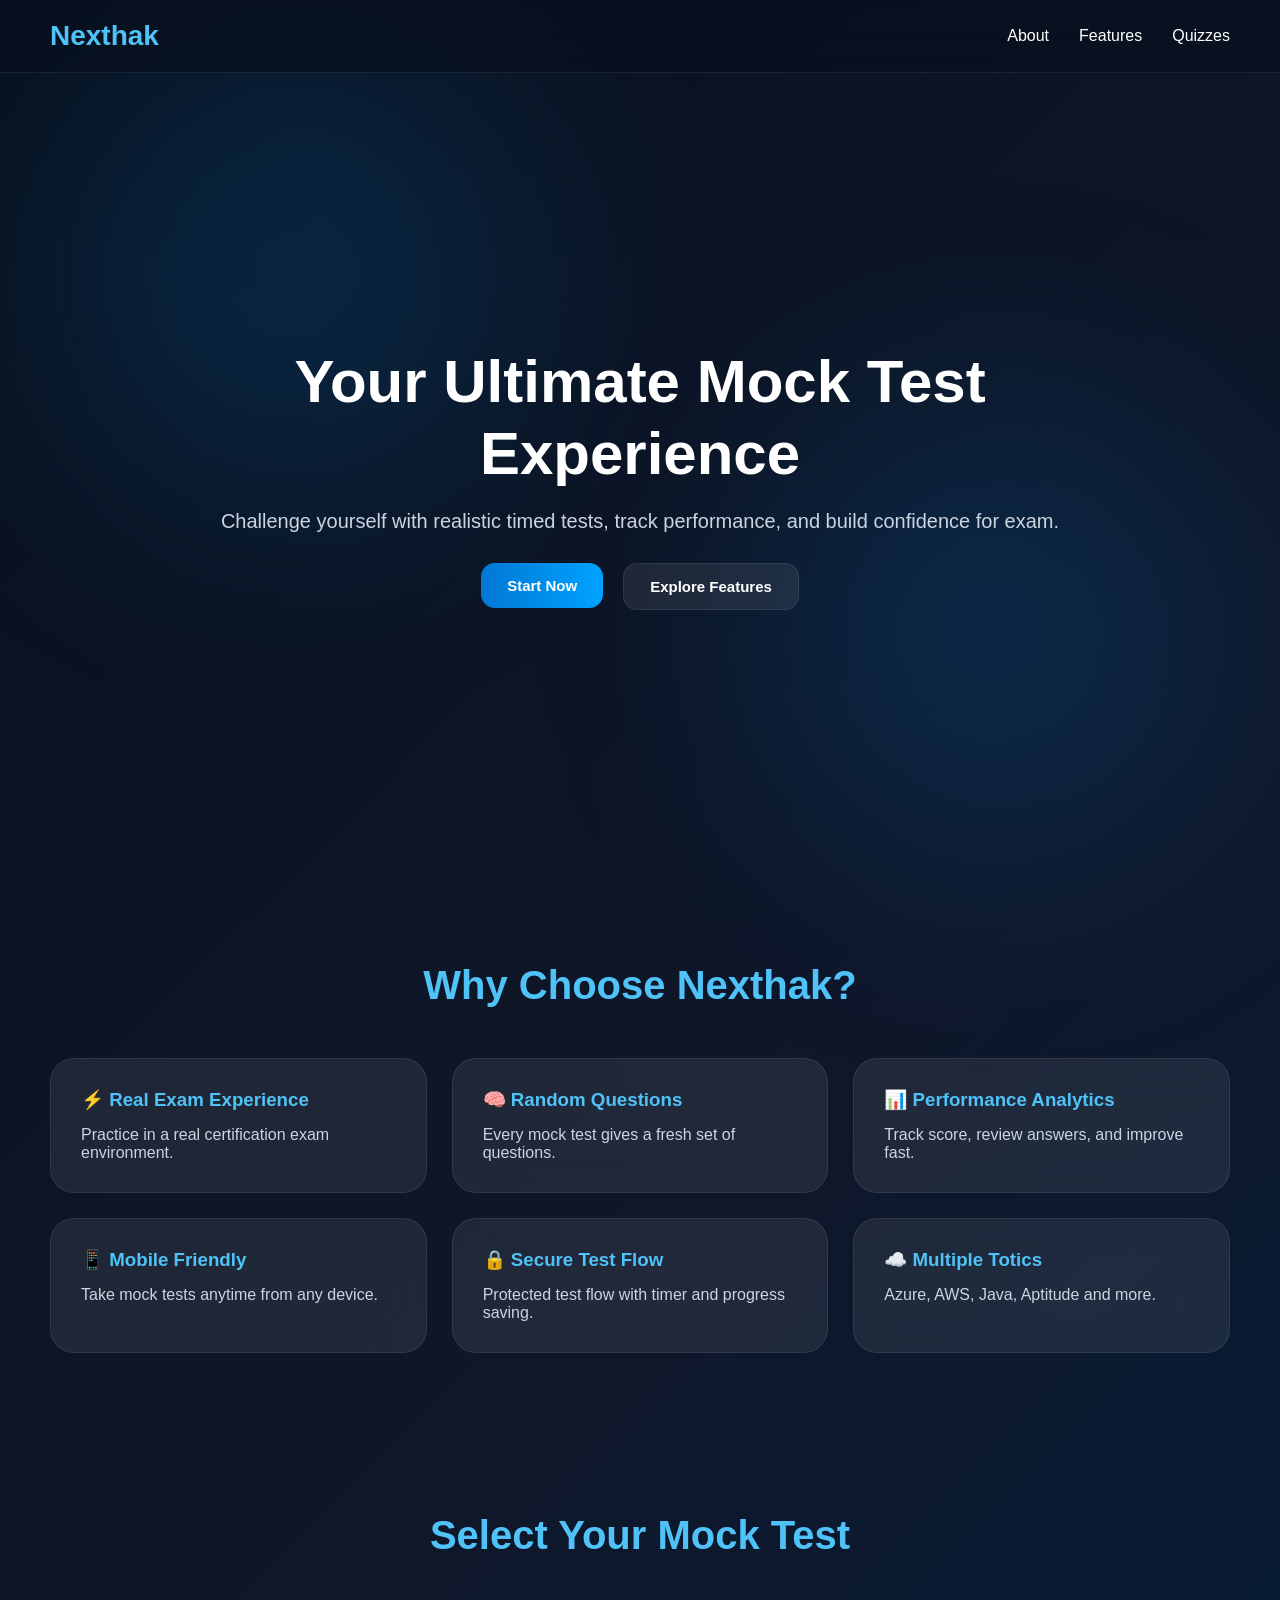
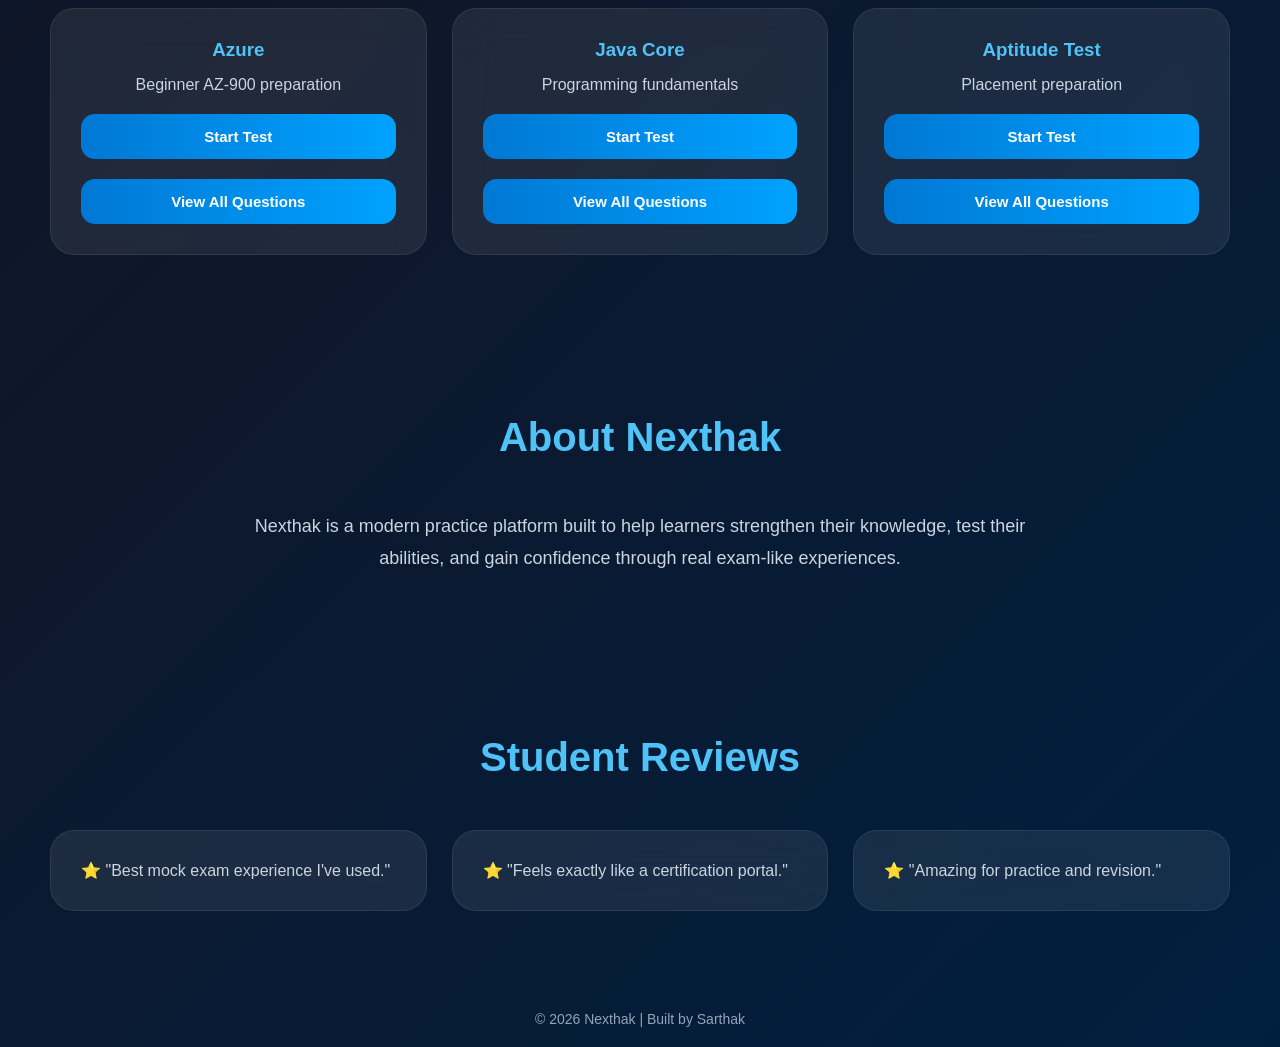
==== allquestions.html @ b132c284 "Added all questions page and updated quiz system" ====
<!DOCTYPE html>
<html lang="en">
<head>
    <meta charset="UTF-8">
    <meta name="viewport" content="width=device-width, initial-scale=1.0">
    <title>All Questions</title>
    <link rel="stylesheet" href="style.css">
</head>
<body>

<div class="background-animation"></div>

<nav class="navbar">
    <div class="logo">Nexthak</div>
</nav>

<div id="totalCount"></div>

<div id="allQuestions"></div>

<footer>
    <p>© 2026 Nexthak | Built by Sarthak</p>
</footer>

<script>

async function displayAllQuestions() {

    const container =
        document.getElementById("allQuestions");

    const selectedFile =
        localStorage.getItem("questionFile");

    if (!selectedFile) {
        window.location.href = "index.html";
        return;
    }

    try {

        const response =
            await fetch(selectedFile);

        const questions =
            await response.json();

        let title = "Questions";

        if (selectedFile.includes("azure")) {
            title = "Azure Questions";
        }
        else if (selectedFile.includes("java")) {
            title = "Java Questions";
        }
        else if (selectedFile.includes("aptitude")) {
            title = "Aptitude Questions";
        }

        document.getElementById("totalCount")
            .innerText =
            `${title} (${questions.length})`;

        questions.forEach((q, i) => {

            container.innerHTML += `

                <div class="question-box">

                    <h3>
                        Q${i + 1}: ${q.question}
                    </h3>

                    <p>
                        A. ${q.options[0] || ""}
                    </p>

                    <p>
                        B. ${q.options[1] || ""}
                    </p>

                    <p>
                        C. ${q.options[2] || ""}
                    </p>

                    <p>
                        D. ${q.options[3] || ""}
                    </p>

                    <p class="correct-answer">
                        <b>Correct Answer:</b>
                        ${q.options[q.answer]}
                    </p>

                    <div class="explanation">

                        <b>Explanation:</b>

                        ${
                            q.explanation &&
                            q.explanation.trim() !== ""
                            ? q.explanation
                            : "No explanation available"
                        }

                    </div>

                </div>

            `;
        });

    }
    catch (error) {
        console.log(error);
    }
}

displayAllQuestions();

</script>

</body>
</html>
---- style.css ----
* {
    margin: 0;
    padding: 0;
    box-sizing: border-box;
    font-family: 'Segoe UI', sans-serif;
    scroll-behavior: smooth;
}

body {
    min-height: 100vh;
    background: linear-gradient(135deg, #08111f, #0f172a, #001f3f);
    color: white;
    overflow-x: hidden;
    display: flex;
    flex-direction: column;
}

.background-animation {
    position: fixed;
    width: 100%;
    height: 100%;
    z-index: -1;
}

.background-animation::before,
.background-animation::after {
    content: '';
    position: absolute;
    width: 450px;
    height: 450px;
    border-radius: 50%;
    background: rgba(0, 153, 255, 0.15);
    filter: blur(120px);
    animation: float 12s infinite alternate ease-in-out;
}

.background-animation::before {
    top: 5%;
    left: 5%;
}

.background-animation::after {
    bottom: 5%;
    right: 5%;
}

@keyframes float {
    from {
        transform: translateY(0px) translateX(0px);
    }
    to {
        transform: translateY(70px) translateX(50px);
    }
}

/* NAVBAR */

.navbar {
    position: sticky;
    top: 0;
    z-index: 1000;
    padding: 20px 50px;
    display: flex;
    justify-content: space-between;
    align-items: center;
    background: rgba(8, 17, 31, 0.7);
    backdrop-filter: blur(18px);
    border-bottom: 1px solid rgba(255,255,255,0.08);
}

.logo {
    font-size: 28px;
    font-weight: bold;
    color: #4fc3f7;
}

.nav-links {
    display: flex;
    gap: 30px;
}

.nav-links a {
    color: white;
    text-decoration: none;
    transition: 0.3s;
}

.nav-links a:hover {
    color: #4fc3f7;
}

/* HERO */

.hero {
    min-height: 90vh;
    display: flex;
    justify-content: center;
    align-items: center;
    padding: 40px;
    text-align: center;
}

.hero-content {
    max-width: 900px;
    animation: fadeIn 1s ease;
}

.hero h1 {
    font-size: 60px;
    line-height: 1.2;
    margin-bottom: 20px;
}

.hero p {
    font-size: 20px;
    color: #cbd5e1;
    margin-bottom: 30px;
}

.hero-buttons {
    display: flex;
    justify-content: center;
    gap: 20px;
    flex-wrap: wrap;
}

/* BUTTONS */

button {
    padding: 14px 26px;
    border: none;
    border-radius: 14px;
    background: linear-gradient(90deg, #0078d4, #00a2ff);
    color: white;
    cursor: pointer;
    transition: 0.3s;
    font-weight: 600;
    font-size: 15px;
}

button:hover {
    transform: translateY(-4px);
    box-shadow: 0 12px 25px rgba(0, 162, 255, 0.35);
}

.secondary-btn {
    background: rgba(255,255,255,0.08);
    border: 1px solid rgba(255,255,255,0.08);
}

/* SECTIONS */

section {
    padding: 80px 50px;
}

section h2 {
    text-align: center;
    font-size: 40px;
    margin-bottom: 50px;
    color: #4fc3f7;
}

/* FEATURES */

.feature-grid,
.quiz-grid,
.testimonial-grid {
    display: grid;
    grid-template-columns: repeat(auto-fit, minmax(280px, 1fr));
    gap: 25px;
}

.feature-card,
.quiz-card,
.testimonial-card {
    background: rgba(255,255,255,0.08);
    backdrop-filter: blur(18px);
    border-radius: 24px;
    padding: 30px;
    border: 1px solid rgba(255,255,255,0.08);
    transition: 0.3s;
}

.feature-card:hover,
.quiz-card:hover,
.testimonial-card:hover {
    transform: translateY(-8px);
}

.feature-card h3,
.quiz-card h3 {
    margin-bottom: 15px;
    color: #4fc3f7;
}

.feature-card p,
.quiz-card p,
.testimonial-card {
    color: #cbd5e1;
}

.quiz-card {
    text-align: center;
}

.quiz-card button {
    margin-top: 20px;
    width: 100%;
}

/* ABOUT */

.about {
    text-align: center;
    max-width: 900px;
    margin: auto;
}

.about p {
    font-size: 18px;
    color: #cbd5e1;
    line-height: 1.8;
}

/* LOGIN */

.login-container {
    flex: 1;
    display: flex;
    justify-content: center;
    align-items: center;
    padding: 20px;
}

.login-card {
    width: 420px;
    padding: 40px;
    border-radius: 24px;
    background: rgba(255,255,255,0.08);
    backdrop-filter: blur(18px);
    border: 1px solid rgba(255,255,255,0.12);
    box-shadow: 0 20px 60px rgba(0,153,255,0.15);
    text-align: center;
}

.login-card h1 {
    font-size: 42px;
    color: #4fc3f7;
    margin-bottom: 10px;
}

.login-card p {
    color: #cbd5e1;
    margin-bottom: 25px;
}

.login-card input {
    width: 100%;
    padding: 16px;
    border-radius: 14px;
    border: none;
    outline: none;
    background: rgba(255,255,255,0.08);
    color: white;
    margin-bottom: 20px;
    font-size: 16px;
}

/* TEST */

.test-container {
    flex: 1;
    padding: 30px;
}

.top-bar {
    display: flex;
    justify-content: space-between;
    align-items: center;
    margin-bottom: 20px;
}

.top-bar h2 {
    color: #4fc3f7;
}

.timer {
    padding: 14px 22px;
    border-radius: 14px;
    background: rgba(255,255,255,0.08);
    font-weight: bold;
}

.progress-container {
    height: 10px;
    background: rgba(255,255,255,0.08);
    border-radius: 20px;
    overflow: hidden;
    margin-bottom: 20px;
}

.progress-bar {
    height: 100%;
    width: 0%;
    background: linear-gradient(90deg, #0078d4, #00c6ff);
}

.main-layout {
    display: flex;
    gap: 20px;
}

.question-card,
.palette-card,
.result-card,
.review-card {
    background: rgba(255,255,255,0.08);
    backdrop-filter: blur(18px);
    border-radius: 24px;
    border: 1px solid rgba(255,255,255,0.08);
}

.question-card {
    flex: 3;
    padding: 30px;
}

.question-card h3 {
    font-size: 15px;
    line-height: 1.3;
    white-space: pre-line;
}

.palette-card {
    flex: 1;
    padding: 25px;
}

.palette-card h3 {
    margin-bottom: 10px;
    color: #4fc3f7;
}

.options {
    display: flex;
    flex-direction: column;
    gap: 10px;
    margin-top: 15px;
}

.option-btn {
    padding: 16px;
    border-radius: 14px;
    background: rgba(255,255,255,0.06);
    color: white;
    text-align: left;
    cursor: pointer;
    border: 1px solid transparent;
    transition: 0.3s;
}

.option-btn:hover {
    transform: translateX(6px);
}

.option-btn.selected {
    background: linear-gradient(90deg, #0078d4, #00a2ff);
}

.navigation-buttons {
    display: flex;
    gap: 12px;
    margin-top: 30px;
    flex-wrap: wrap;
}

.stats-box,
.legend-box {
    background: rgba(255,255,255,0.06);
    padding: 18px;
    border-radius: 16px;
    margin-bottom: 20px;
}

.stats-box p,
.legend-box p {
    margin: 10px 0;
    color: #e2e8f0;
}

.stats-box span {
    color: #4fc3f7;
    font-weight: bold;
}

.legend {
    width: 14px;
    height: 14px;
    display: inline-block;
    border-radius: 4px;
    margin-right: 8px;
}

.answered-box {
    background: #0078d4;
}

.marked-box {
    background: #f59e0b;
}

.current-box {
    border: 2px solid white;
}

#questionPalette {
    display: grid;
    grid-template-columns: repeat(4, 1fr);
    gap: 10px;
}

.palette-btn {
    padding: 12px;
    border-radius: 10px;
    background: rgba(255,255,255,0.08);
    color: white;
    cursor: pointer;
    border: none;
}

.palette-btn.answered {
    background: #0078d4;
}

.palette-btn.marked {
    background: #f59e0b;
}

.palette-btn.current {
    border: 2px solid white;
}

/* RESULT */

.result-container {
    flex: 1;
    padding: 30px;
}

.result-card {
    max-width: 700px;
    margin: auto;
    text-align: center;
    padding: 35px;
    margin-bottom: 30px;
}

.review-section {
    max-width: 1000px;
    margin: auto;
    display: flex;
    flex-direction: column;
    gap: 20px;
}

.review-card {
    padding: 25px;
}

.review-card h3 {
    margin-bottom: 15px;
    color: #4fc3f7;
    white-space: pre-line;
}

.review-card p {
    margin: 8px 0;
    color: #e2e8f0;
}

.correct {
    color: #22c55e;
    font-weight: bold;
}

.wrong {
    color: #ef4444;
    font-weight: bold;
}

/* FOOTER */

footer {
    text-align: center;
    padding: 20px;
    color: #94a3b8;
    font-size: 14px;
}

/* ANIMATION */

@keyframes fadeIn {
    from {
        opacity: 0;
        transform: translateY(25px);
    }
    to {
        opacity: 1;
        transform: translateY(0);
    }
}

/* MOBILE */

@media(max-width: 900px) {
    .navbar {
        padding: 20px;
        flex-direction: column;
        gap: 15px;
    }

    .hero h1 {
        font-size: 36px;
    }

    section {
        padding: 60px 20px;
    }

    .main-layout {
        flex-direction: column;
    }

    #questionPalette {
        grid-template-columns: repeat(5, 1fr);
    }

    .navigation-buttons {
        flex-direction: column;
    }

    button {
        width: 100%;
    }

    .login-card {
        width: 100%;
    }

    .test-container,
    .result-container {
        padding: 15px;
    }
}

/* =========================
   ALL QUESTIONS PAGE
========================= */

#totalCount {
    max-width: 1400px;
    margin: 25px auto 10px;
    padding: 0 20px;
    font-size: 30px;
    font-weight: 700;
    color: #4fc3f7;
    text-align: left;
}

#allQuestions {
    max-width: 1400px;
    margin: 0 auto 50px;
    padding: 0 20px;
    display: flex;
    flex-direction: column;
    gap: 22px;
}

.question-box {
    width: 100%;
    background: rgba(255, 255, 255, 0.06);
    backdrop-filter: blur(18px);
    border: 1px solid rgba(255, 255, 255, 0.08);
    border-radius: 22px;
    padding: 28px;
    box-shadow: 0 10px 30px rgba(0, 153, 255, 0.08);
    transition: all 0.3s ease;
    animation: fadeIn 0.5s ease;
    overflow-wrap: break-word;
    word-break: break-word;
}

.question-box:hover {
    transform: translateY(-5px);
    border-color: rgba(79, 195, 247, 0.35);
    box-shadow: 0 14px 35px rgba(0, 153, 255, 0.15);
}

.question-box h3 {
    font-size: 24px;
    line-height: 1.6;
    color: white;
    margin-bottom: 18px;
    white-space: pre-line;
}

.question-box p {
    font-size: 18px;
    line-height: 1.7;
    color: #e2e8f0;
    margin: 8px 0;
}

.correct-answer {
    margin-top: 16px;
    padding: 12px;
    border-radius: 12px;
    background: rgba(34, 197, 94, 0.12);
    color: #22c55e !important;
    font-size: 18px;
    font-weight: 600;
}

.explanation {
    margin-top: 16px;
    padding: 16px;
    border-radius: 14px;
    background: rgba(255, 255, 255, 0.05);
    border-left: 4px solid #4fc3f7;
    color: #cbd5e1;
    font-size: 16px;
    line-height: 1.7;
}

/* =========================
   TABLET
========================= */

@media (max-width: 1024px) {
    #totalCount {
        font-size: 24px;
        padding: 0 16px;
    }

    #allQuestions {
        padding: 0 16px;
    }

    .question-box {
        padding: 22px;
    }

    .question-box h3 {
        font-size: 20px;
    }

    .question-box p {
        font-size: 16px;
    }

    .correct-answer {
        font-size: 16px;
    }

    .explanation {
        font-size: 14px;
    }
}

/* =========================
   MOBILE
========================= */

@media (max-width: 768px) {
    .navbar {
        padding: 14px 16px;
    }

    .logo {
        font-size: 22px;
    }

    #totalCount {
        font-size: 18px;
        padding: 0 12px;
        margin-top: 16px;
    }

    #allQuestions {
        padding: 0 10px;
        gap: 14px;
    }

    .question-box {
        padding: 16px;
        border-radius: 16px;
    }

    .question-box h3 {
        font-size: 15px;
        line-height: 1.5;
    }

    .question-box p {
        font-size: 13px;
        line-height: 1.6;
    }

    .correct-answer {
        font-size: 13px;
        padding: 10px;
    }

    .explanation {
        font-size: 12px;
        padding: 12px;
        line-height: 1.5;
    }

    footer {
        font-size: 12px;
        padding: 14px;
    }
}

#loadingScreen{
    position: fixed;
    top: 0;
    left: 0;

    width: 100%;
    height: 100%;

    background: rgba(0,0,0,0.9);

    display: flex;
    justify-content: center;
    align-items: center;

    color: white;
    font-size: 30px;

    z-index: 9999;
}
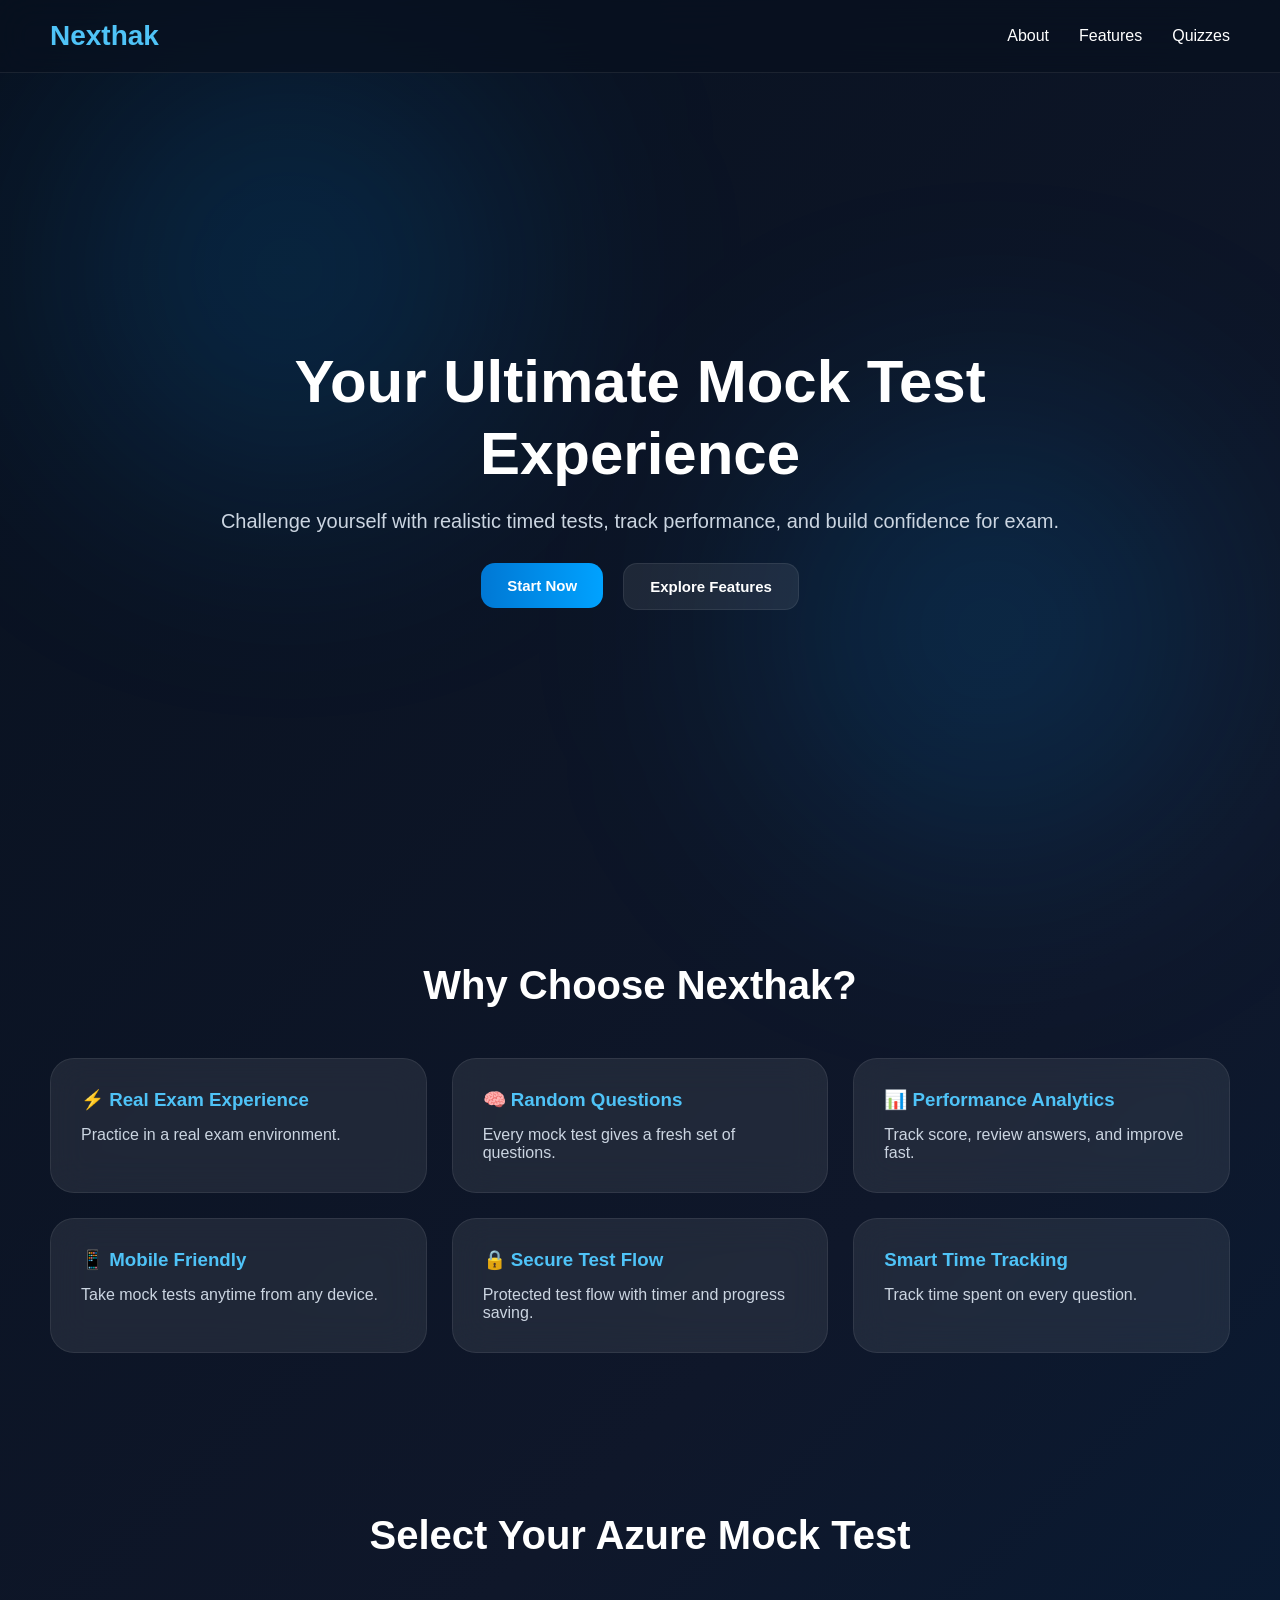
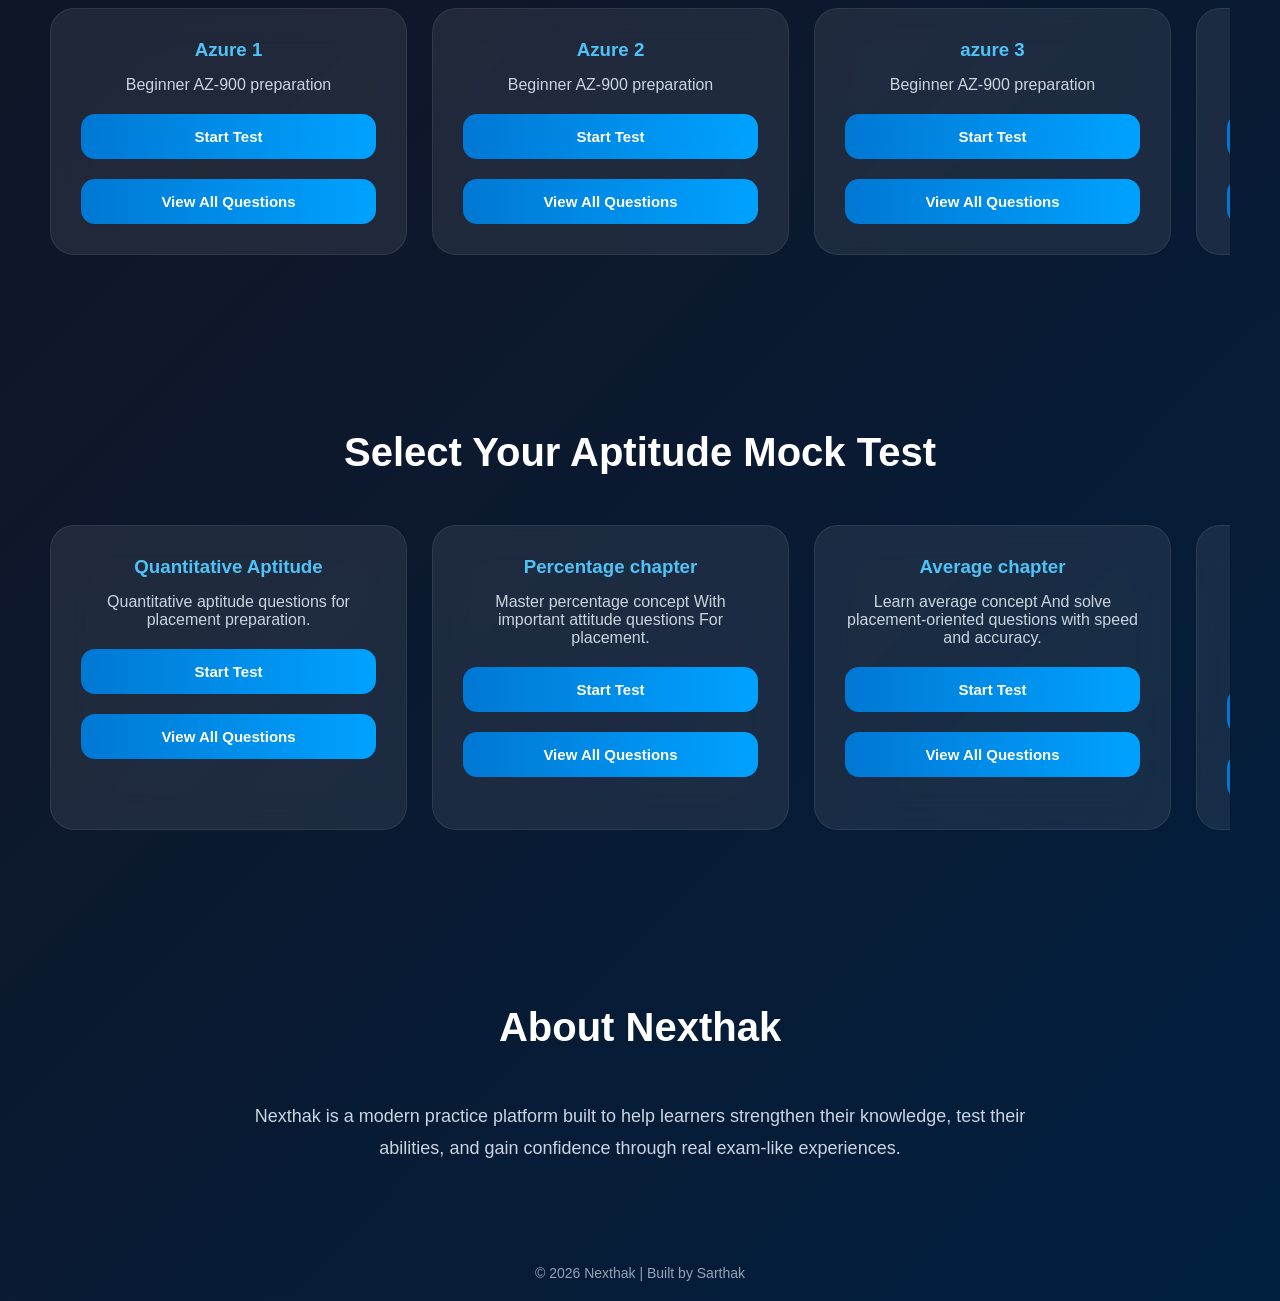
==== commit 06c202b7: "added new quiz" ====
--- a/allquestions.html
+++ b/allquestions.html
@@ -47,14 +47,14 @@
 
         let title = "Questions";
 
-        if (selectedFile.includes("azure")) {
+        if (selectedFile.includes("azure_1")) {
             title = "Azure Questions";
         }
-        else if (selectedFile.includes("java")) {
-            title = "Java Questions";
+        else if (selectedFile.includes("azure_2")) {
+            title = "Azure 2 Questions";
         }
-        else if (selectedFile.includes("aptitude")) {
-            title = "Aptitude Questions";
+        else if (selectedFile.includes("azure_3")) {
+            title = "Azure 3 Questions";
         }
 
         document.getElementById("totalCount")
@@ -62,6 +62,29 @@
             `${title} (${questions.length})`;
 
         questions.forEach((q, i) => {
+
+            let optionsHTML = "";
+            const correctAnswerText =
+
+                Array.isArray(q.answer)
+
+                    ? q.answer
+                        .map(index =>
+                            q.options[index]
+                        )
+                        .join(", ")
+
+                    : q.options[q.answer];
+
+            q.options.forEach((option, index) => {
+
+                optionsHTML += `
+                    <p>
+                        ${String.fromCharCode(65 + index)}. ${option}
+                    </p>
+                `;
+
+            });
 
             container.innerHTML += `
 
@@ -71,25 +94,11 @@
                         Q${i + 1}: ${q.question}
                     </h3>
 
-                    <p>
-                        A. ${q.options[0] || ""}
-                    </p>
-
-                    <p>
-                        B. ${q.options[1] || ""}
-                    </p>
-
-                    <p>
-                        C. ${q.options[2] || ""}
-                    </p>
-
-                    <p>
-                        D. ${q.options[3] || ""}
-                    </p>
+                    ${optionsHTML}
 
                     <p class="correct-answer">
                         <b>Correct Answer:</b>
-                        ${q.options[q.answer]}
+                        ${correctAnswerText}
                     </p>
 
                     <div class="explanation">
@@ -108,12 +117,22 @@
                 </div>
 
             `;
+
         });
 
     }
     catch (error) {
-        console.log(error);
+
+        console.error("Error loading questions:", error);
+
+        container.innerHTML = `
+            <p>
+                Failed to load questions.
+            </p>
+        `;
+
     }
+
 }
 
 displayAllQuestions();
--- a/style.css
+++ b/style.css
@@ -158,17 +158,41 @@
     text-align: center;
     font-size: 40px;
     margin-bottom: 50px;
-    color: #4fc3f7;
+    color: #ffffff;
 }
 
 /* FEATURES */
 
 .feature-grid,
-.quiz-grid,
+
 .testimonial-grid {
     display: grid;
     grid-template-columns: repeat(auto-fit, minmax(280px, 1fr));
     gap: 25px;
+}
+
+.quiz-grid{
+    display: grid;
+    grid-auto-flow: column;
+    grid-auto-columns: calc((95% - 50px)/3);
+    gap:25px;
+    overflow-x: auto;
+    padding-bottom: 15px;
+    scroll-snap-type: x mandatory;
+}
+.quiz-grid > div{
+    scroll-snap-align: start;
+}
+.quiz-grid::-webkit-scrollbar{
+    height: 8px;
+}
+.quiz-grid::-webkit-scrollbar-track{
+    background:#1a2238;
+    border-radius: 20px;
+}
+.quiz-grid::-webkit-scrollbar-thumb{
+    background: linear-gradient(90deg,#00bfff,#0099ff);
+    border-radius: 20px;
 }
 
 .feature-card,
@@ -666,6 +690,9 @@
     .explanation {
         font-size: 14px;
     }
+    .quiz-grid{
+        grid-auto-columns: calc((95% - 50px)/2);
+    }
 }
 
 /* =========================
@@ -722,6 +749,9 @@
         font-size: 12px;
         padding: 14px;
     }
+    .quiz-grid{
+        grid-auto-columns: 85%;
+    }
 }
 
 #loadingScreen{
